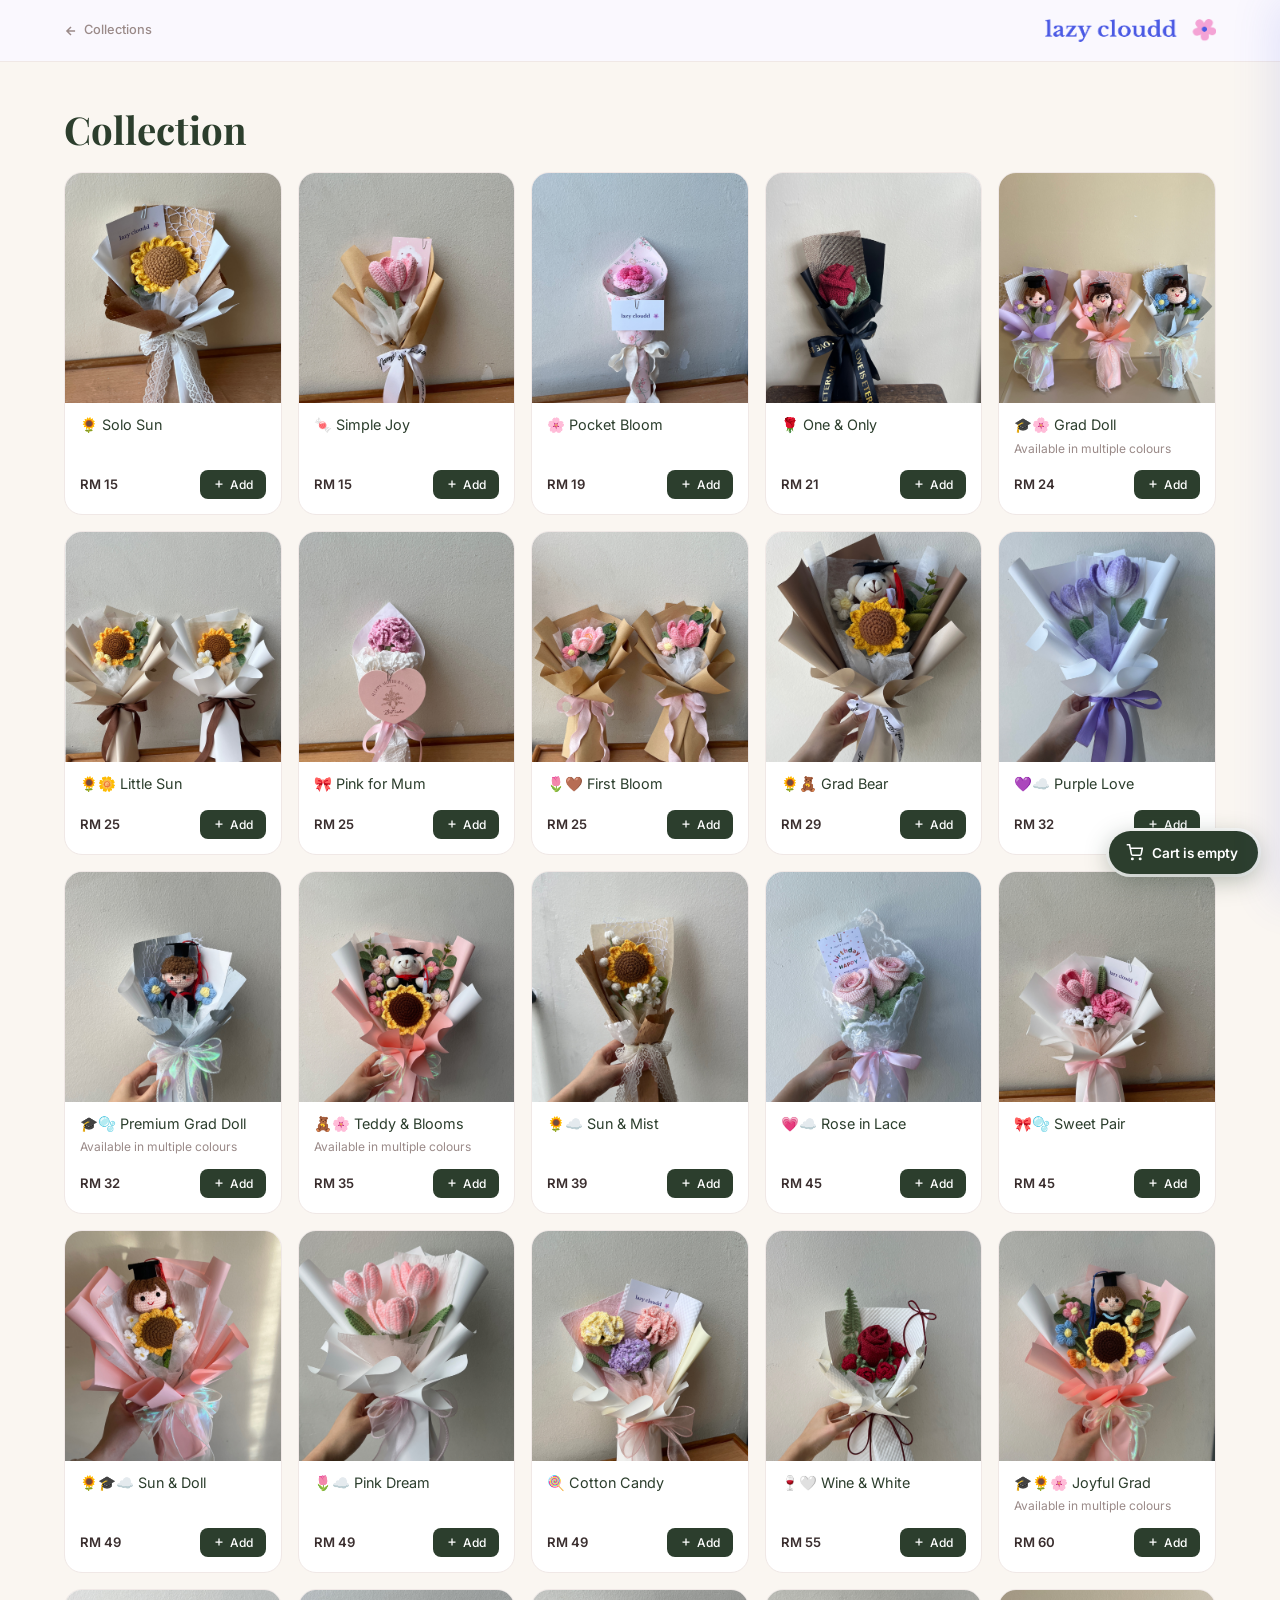
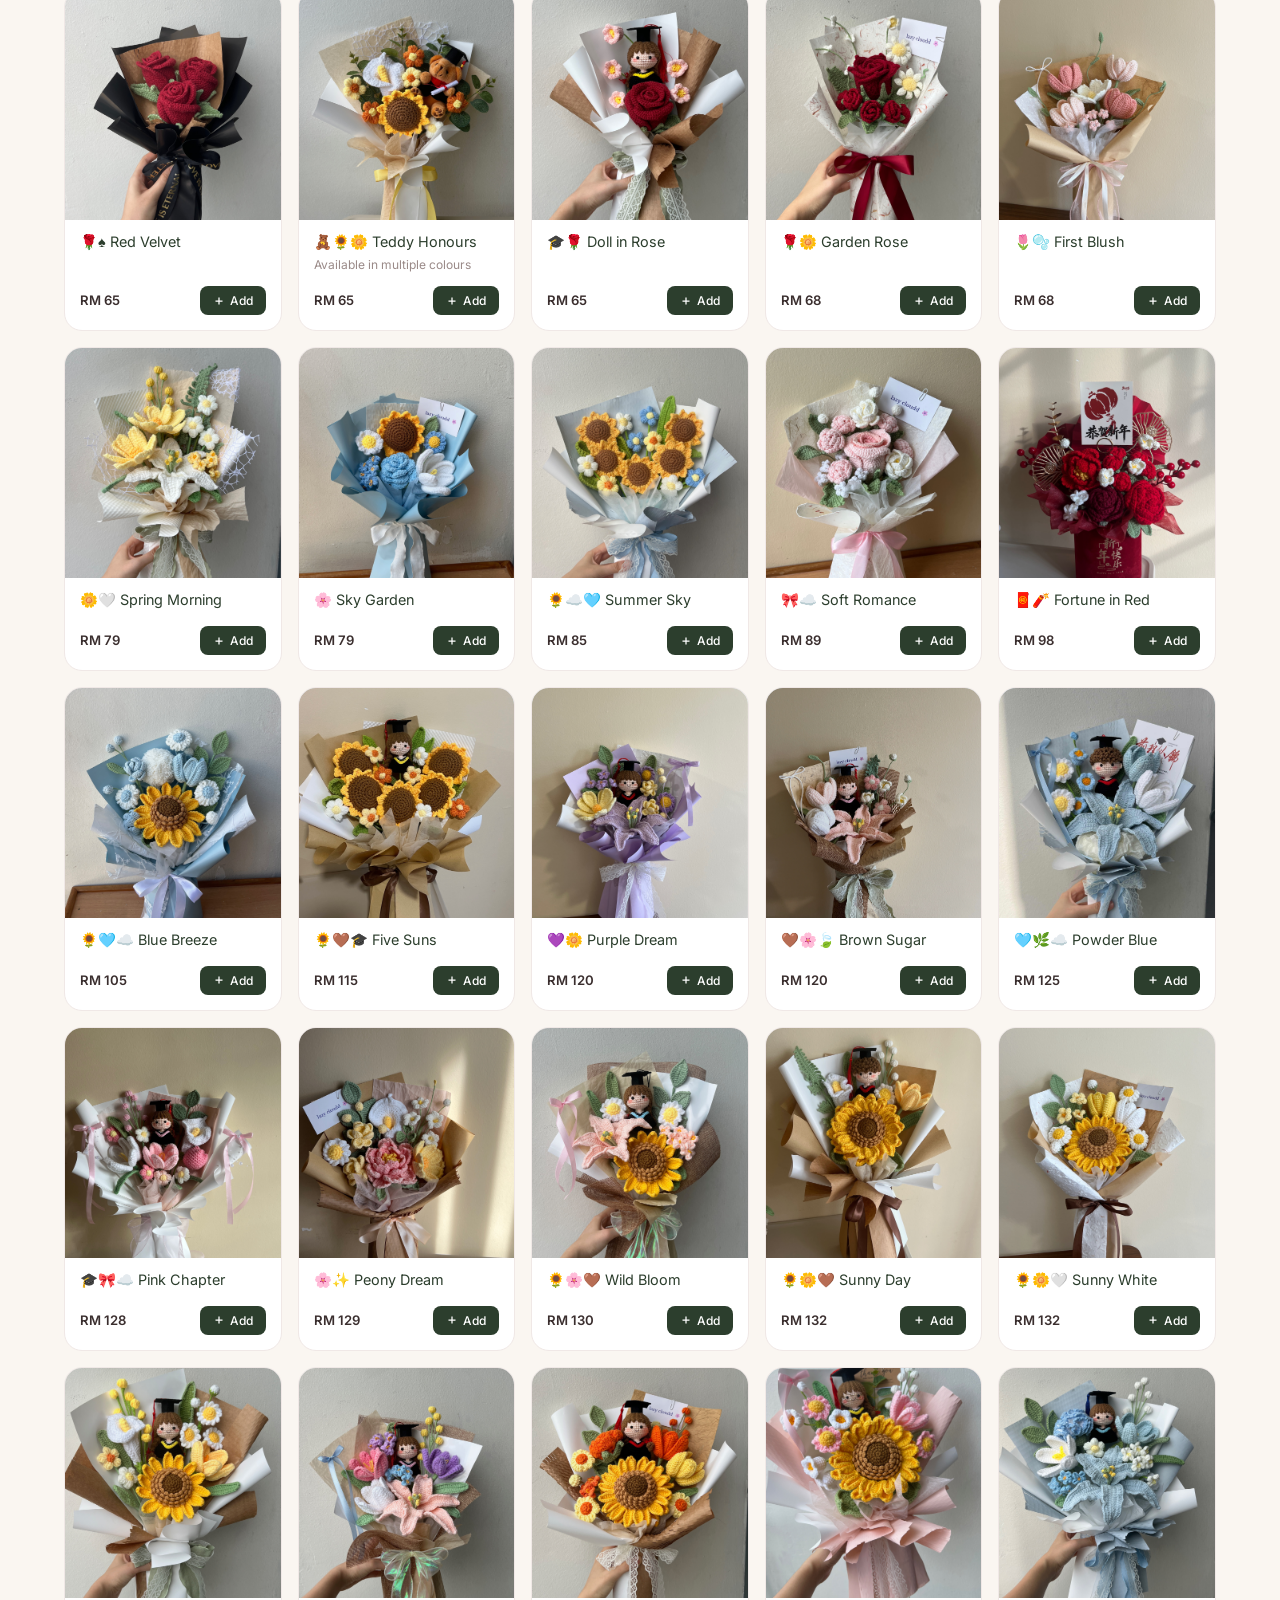
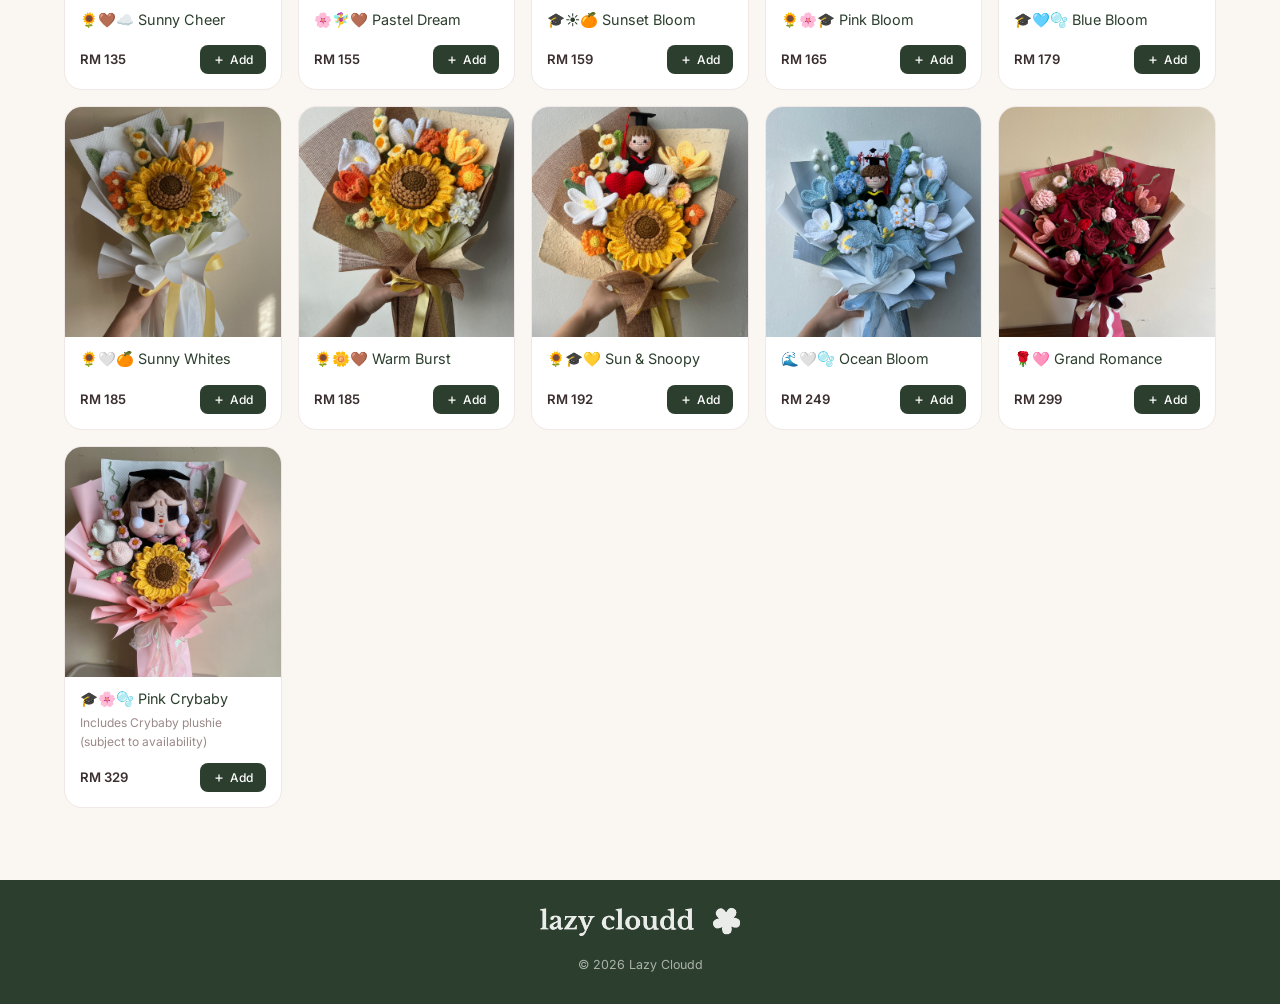
==== collection.html @ d77dd97b "Initial commit" ====
<!DOCTYPE html>
<html lang="en">

<head>
  <meta charset="UTF-8" />
  <meta name="viewport" content="width=device-width, initial-scale=1.0" />
  <title>Lazy Cloudd</title>
  <link
    href="https://fonts.googleapis.com/css2?family=Playfair+Display:ital,wght@0,400;0,600;1,400&family=Inter:wght@300;400;500;600&display=swap"
    rel="stylesheet" />
  <link rel="stylesheet" href="assets/styles.css" />
  <style>
    /* ── Page Header ────────────────────────────────────────────────────── */
    .page-header {
      padding: clamp(24px, 4vw, 44px) clamp(16px, 5vw, 80px) 20px;
    }

    .page-header-label {
      font-size: 0.7rem;
      font-weight: 600;
      letter-spacing: 0.16em;
      text-transform: uppercase;
      color: var(--pink-deep);
      margin-bottom: 6px;
    }

    .page-header-title {
      font-family: 'Playfair Display', serif;
      font-size: clamp(1.6rem, 4vw, 2.4rem);
      color: var(--purple);
      line-height: 1.2;
    }

    /* ── Product Grid ───────────────────────────────────────────────────── */
    .product-grid {
      padding: 0 clamp(16px, 5vw, 80px) clamp(40px, 7vw, 72px);
      display: grid;
      grid-template-columns: repeat(auto-fill, minmax(200px, 1fr));
      gap: 16px;
    }

    .product-card {
      background: var(--white);
      border: 1.5px solid var(--purple-light);
      border-radius: 18px;
      overflow: hidden;
      transition: transform 0.22s, box-shadow 0.22s;
      display: flex;
      flex-direction: column;
    }

    .product-card:hover {
      transform: translateY(-4px);
      box-shadow: 0 12px 32px rgba(70, 90, 220, 0.12);
    }

    .card-img {
      width: 100%;
      height: 230px;
      display: flex;
      align-items: center;
      justify-content: center;
      font-size: 3.4rem;
      position: relative;
      overflow: hidden;
    }

    .card-img img {
      width: 100%;
      height: 100%;
      object-fit: cover;
      display: block;
      transition: transform 0.3s;
    }

    .product-card:hover .card-img img {
      transform: scale(1.05);
    }

    .card-img-emoji {
      transition: transform 0.3s;
    }

    .product-card:hover .card-img-emoji {
      transform: scale(1.1);
    }

    .card-body {
      padding: 13px 15px 15px;
      display: flex;
      flex-direction: column;
      flex: 1;
    }

    .card-name {
      font-size: 0.9rem;
      color: var(--purple);
      margin-bottom: 4px;
      line-height: 1.3;
    }

    .card-desc {
      font-size: 0.75rem;
      color: var(--muted);
      line-height: 1.6;
      margin-bottom: 12px;
      flex: 1;
    }

    .card-footer {
      display: flex;
      align-items: center;
      justify-content: space-between;
      gap: 8px;
    }

    .card-price {
      font-size: 0.82rem;
      font-weight: 600;
      color: var(--text);
    }

    .card-price span {
      font-weight: 400;
      color: var(--muted);
      font-size: 0.7rem;
    }

    .add-btn {
      display: flex;
      align-items: center;
      gap: 5px;
      background: var(--purple);
      color: var(--white);
      border: none;
      border-radius: 8px;
      padding: 7px 13px;
      font-family: 'Inter', sans-serif;
      font-size: 0.75rem;
      font-weight: 500;
      cursor: pointer;
      transition: background 0.2s, transform 0.1s;
      white-space: nowrap;
    }

    .add-btn:hover {
      background: var(--purple-mid);
    }

    .add-btn:active {
      transform: scale(0.96);
    }

    .grid-empty {
      text-align: center;
      color: var(--muted);
      font-size: 0.88rem;
      padding: 60px 20px;
      line-height: 1.8;
    }

    @media (max-width: 600px) {
      .product-grid {
        grid-template-columns: repeat(auto-fill, minmax(155px, 1fr));
        gap: 12px;
      }

      .card-img {
        font-size: 3rem;
      }
    }
  </style>
</head>

<body>

  <nav id="site-nav"></nav>

  <div class="page-header">
    <h1 class="page-header-title" id="pageTitle">—</h1>
  </div>

  <div class="product-grid" id="productGrid"></div>

  <footer id="site-footer"></footer>

  <script src="products.js"></script>
  <script src="assets/components.js"></script>
  <script>
    LC.renderNav('collection');
    LC.renderFooter();
    LC.initCart({ emptyMsg: 'No items yet — browse our collections!' });

    const catId = new URLSearchParams(window.location.search).get('cat') || '';
    const catTab = TABS.find(t => t.id === catId);

    if (catTab) {
      document.title = `${catTab.label} — Lazy Cloudd`;
      document.getElementById('pageTitle').textContent = catTab.label;
    } else {
      document.getElementById('pageTitle').textContent = 'Collection';
    }

    function renderGrid() {
      const grid = document.getElementById('productGrid');
      const inCat = p => Array.isArray(p.collection) ? p.collection.includes(catId) : p.collection === catId;
      const items = (catId ? PRODUCTS.filter(inCat) : PRODUCTS).sort((a, b) => a.price - b.price);
      if (items.length === 0) {
        grid.innerHTML = '<p class="grid-empty">🌸<br />No products in this collection yet.</p>';
        return;
      }
      items.forEach(p => {
        const card = document.createElement('div'); card.className = 'product-card';
        const bg = BG[Array.isArray(p.collection) ? p.collection[0] : p.collection] || '#ede8ff';
        card.innerHTML = `
          <div class="card-img" style="background:${bg}">
            ${p.img ? (Array.isArray(p.img) && p.img.length > 1
              ? `<div class="img-track">${p.img.map(s => `<div class="img-slide"><img src="${IMG_BASE}${s}" alt="${p.name}" /></div>`).join('')}</div>`
              : `<img src="${IMG_BASE}${Array.isArray(p.img) ? p.img[0] : p.img}" alt="${p.name}" />`) : `<span class="card-img-emoji">${p.emoji}</span>`}
            ${p.badge ? `<span class="card-badge ${BADGE_CLASS[p.badge]}">${BADGE_LABEL[p.badge]}</span>` : ''}
          </div>
          <div class="card-body">
            <p class="card-name">${p.name}</p>
            <p class="card-desc">${p.desc}</p>
            <div class="card-footer">
              <div class="card-price">RM ${p.price}</div>
              <button class="add-btn" data-id="${p.id}">
                <svg width="12" height="12" viewBox="0 0 24 24" fill="none" stroke="currentColor" stroke-width="2.5"><path d="M12 5v14M5 12h14"/></svg>
                Add
              </button>
            </div>
          </div>`;
        card.style.cursor = 'pointer';
        card.addEventListener('click', () => location.href = `item.html?id=${p.id}`);
        grid.appendChild(card);
      });
      grid.querySelectorAll('.add-btn').forEach(btn =>
        btn.addEventListener('click', e => { e.stopPropagation(); LC.addToCart(+btn.dataset.id); })
      );
    }

    renderGrid();
    LC.initCarousels();
  </script>
</body>

</html>
---- assets/styles.css ----
/* ── Card Carousel ──────────────────────────────────────────────────────── */
.img-track { display: flex; width: 100%; height: 100%; transition: transform 0.45s cubic-bezier(0.4,0,0.2,1); }
.img-slide { min-width: 100%; height: 100%; flex-shrink: 0; }
.img-slide img { width: 100%; height: 100%; object-fit: cover; display: block; }

/* ── Reset & Variables ─────────────────────────────────────────────────── */
*, *::before, *::after { box-sizing: border-box; margin: 0; padding: 0; }

:root {
  --cream: #FAF6F1; --blush: #FDF9F7; --purple: #2C3E2D; --purple-mid: #8FAF8C;
  --purple-light: #f0e8e6; --pink: #E8C5C0; --pink-deep: #C9908A;
  --text: #3A2E2E; --muted: #9A8A88; --white: #FFFFFF;
}

html { scroll-behavior: smooth; }
body {
  font-family: 'Inter', sans-serif; background: var(--cream); color: var(--text); line-height: 1.6;
  display: flex; flex-direction: column; min-height: 100vh; min-height: 100dvh;
}

/* ── Nav ───────────────────────────────────────────────────────────────── */
nav {
  position: sticky; top: 0; z-index: 100;
  background: rgba(250, 248, 255, 0.93); backdrop-filter: blur(12px);
  border-bottom: 1.5px solid var(--purple-light);
  padding: 0 clamp(16px, 5vw, 80px);
  display: flex; align-items: center; justify-content: space-between;
  height: 62px; gap: 12px;
}
nav > a { display: flex; align-items: center; }
.nav-logo { height: 24px; width: auto; object-fit: contain; }
.nav-back {
  display: flex; align-items: center; gap: 6px;
  font-size: 0.8rem; font-weight: 500; color: var(--muted);
  text-decoration: none; transition: color 0.2s;
  cursor: pointer; background: none; border: none;
}
.nav-back:hover { color: var(--purple); }
.nav-links { display: flex; gap: 20px; list-style: none; }
.nav-links a {
  font-size: 0.8rem; font-weight: 500; letter-spacing: 0.06em;
  text-transform: uppercase; color: var(--muted); text-decoration: none; transition: color 0.2s;
}
.nav-links a:hover { color: var(--purple); }

/* ── Badges ────────────────────────────────────────────────────────────── */
.card-badge {
  position: absolute; top: 8px; left: 8px;
  font-size: 0.58rem; font-weight: 600; letter-spacing: 0.06em;
  text-transform: uppercase; padding: 3px 8px; border-radius: 20px;
}
.badge-custom  { background: var(--purple);    color: var(--white); }
.badge-popular { background: var(--pink-deep); color: var(--white); }
.badge-seasonal{ background: var(--pink);      color: var(--white); }

/* ── Cart FAB ──────────────────────────────────────────────────────────── */
.cart-fab { position: fixed; bottom: 26px; right: 22px; z-index: 200; }
.cart-btn {
  display: flex; align-items: center; gap: 9px;
  background: var(--purple); color: var(--white); border: none;
  border-radius: 50px; padding: 13px 20px 13px 17px;
  font-family: 'Inter', sans-serif; font-size: 0.85rem; font-weight: 600;
  cursor: pointer; box-shadow: 0 6px 24px rgba(44,62,45,0.35), 0 0 0 3px white;
  transition: transform 0.2s, box-shadow 0.2s;
}
.cart-btn:hover { transform: translateY(-2px); box-shadow: 0 10px 32px rgba(44,62,45,0.45), 0 0 0 3px white; }
.cart-badge {
  background: var(--pink-deep); color: var(--white);
  font-size: 0.68rem; font-weight: 700; width: 21px; height: 21px;
  border-radius: 50%; display: flex; align-items: center; justify-content: center; flex-shrink: 0;
}

/* ── Drawer ────────────────────────────────────────────────────────────── */
.drawer-overlay {
  position: fixed; inset: 0; background: rgba(46,42,69,0.4);
  z-index: 300; opacity: 0; pointer-events: none;
  transition: opacity 0.3s; backdrop-filter: blur(3px);
}
.drawer-overlay.open { opacity: 1; pointer-events: all; }
.drawer {
  position: fixed; top: 0; right: 0; bottom: 0;
  width: min(400px, 92vw); background: var(--blush);
  z-index: 400; transform: translateX(100%);
  transition: transform 0.3s cubic-bezier(0.4,0,0.2,1);
  display: flex; flex-direction: column;
  box-shadow: -8px 0 40px rgba(70,90,220,0.12);
}
.drawer.open { transform: translateX(0); }
.drawer-head {
  padding: 18px 20px; border-bottom: 1.5px solid var(--purple-light);
  display: flex; align-items: center; justify-content: space-between;
}
.drawer-title { font-family: 'Playfair Display', serif; font-size: 1.2rem; color: var(--purple); }
.drawer-close {
  background: none; border: none; cursor: pointer; color: var(--muted);
  width: 30px; height: 30px; display: flex; align-items: center; justify-content: center;
  border-radius: 50%; transition: background 0.2s;
}
.drawer-close:hover { background: var(--purple-light); color: var(--purple); }
.drawer-body {
  flex: 1; overflow-y: auto; padding: 18px 20px;
  display: flex; flex-direction: column; gap: 12px;
}
.drawer-empty {
  flex: 1; display: flex; flex-direction: column;
  align-items: center; justify-content: center;
  gap: 10px; color: var(--muted); font-size: 0.85rem; text-align: center;
}
.drawer-empty-icon { font-size: 2.8rem; opacity: 0.4; }

/* ── Cart Items ────────────────────────────────────────────────────────── */
.cart-item {
  background: var(--white); border: 1.5px solid var(--purple-light);
  border-radius: 12px; padding: 13px 14px;
  display: flex; gap: 12px; align-items: flex-start;
}
.cart-item-emoji { font-size: 1.9rem; flex-shrink: 0; line-height: 1; margin-top: 2px; }
.cart-item-thumb { width: 52px; height: 62px; object-fit: cover; border-radius: 8px; flex-shrink: 0; }
.cart-item-info { flex: 1; }
.cart-item-name { font-family: 'Playfair Display', serif; font-size: 0.93rem; color: var(--purple); margin-bottom: 2px; }
.cart-item-price { font-size: 0.73rem; color: var(--muted); }
.cart-item-note { font-size: 0.68rem; color: var(--pink-deep); margin-top: 3px; }
.cart-item-qty { display: flex; align-items: center; gap: 8px; margin-top: 9px; }
.cart-item-note-input {
  width: 100%; margin-top: 8px; padding: 6px 8px;
  font-family: 'Inter', sans-serif; font-size: 0.7rem; color: var(--text);
  border: 1px solid var(--purple-light); border-radius: 8px;
  background: var(--blush); resize: none; outline: none; line-height: 1.5;
}
.cart-item-note-input:focus { border-color: var(--purple); }
.qty-btn {
  width: 25px; height: 25px; border-radius: 50%;
  border: 1.5px solid var(--purple-light); background: transparent;
  color: var(--purple); font-size: 1rem; cursor: pointer;
  display: flex; align-items: center; justify-content: center; transition: background 0.15s;
}
.qty-btn:hover { background: var(--purple-light); }
.qty-val { font-size: 0.85rem; font-weight: 600; min-width: 18px; text-align: center; color: var(--text); }
.cart-item-remove {
  background: none; border: none; cursor: pointer;
  color: var(--muted); font-size: 0.9rem; padding: 4px; flex-shrink: 0; transition: color 0.15s;
}
.cart-item-remove:hover { color: var(--pink-deep); }

/* ── Cart Note & Footer ────────────────────────────────────────────────── */
.cart-note-area { padding: 0 20px 10px; }
.cart-note-label {
  font-size: 0.7rem; font-weight: 600; color: var(--muted);
  letter-spacing: 0.06em; text-transform: uppercase; margin-bottom: 5px;
}
.cart-note-input {
  width: 100%; border: 1.5px solid var(--purple-light); border-radius: 10px;
  padding: 9px 11px; font-family: 'Inter', sans-serif; font-size: 0.8rem;
  color: var(--text); background: var(--white); resize: none; outline: none; transition: border-color 0.2s;
}
.cart-note-input:focus { border-color: var(--purple); }
.drawer-foot {
  padding: 14px 20px 22px; border-top: 1.5px solid var(--purple-light);
  display: flex; flex-direction: column; gap: 9px;
}
.cart-summary { display: flex; justify-content: space-between; align-items: center; font-size: 0.79rem; color: var(--muted); }
.cart-summary strong { font-size: 0.87rem; color: var(--purple); }
.cart-note-sm { font-size: 0.69rem; color: var(--muted); line-height: 1.5; text-align: center; }
.wa-checkout-btn {
  display: flex; align-items: center; justify-content: center; gap: 9px;
  background: #25D366; color: var(--white); border: none; border-radius: 12px; padding: 14px;
  font-family: 'Inter', sans-serif; font-size: 0.9rem; font-weight: 600;
  cursor: pointer; transition: opacity 0.2s, transform 0.15s;
}
.wa-checkout-btn:hover { opacity: 0.92; transform: scale(1.01); }

/* ── Footer ────────────────────────────────────────────────────────────── */
footer {
  background: var(--purple); color: rgba(255,255,255,0.6);
  text-align: center; padding: 28px clamp(16px,5vw,80px);
  font-size: 0.78rem; line-height: 1.8;
  margin-top: auto;
}
footer strong { color: rgba(255,255,255,0.95); }
footer img { height: 28px; width: auto; margin-bottom: 10px; filter: brightness(0) invert(1); opacity: 0.9; }

/* ── Toast ─────────────────────────────────────────────────────────────── */
.toast {
  position: fixed; bottom: 94px; left: 50%;
  transform: translateX(-50%) translateY(10px);
  background: var(--purple); color: var(--white);
  padding: 9px 18px; border-radius: 30px;
  font-size: 0.79rem; font-weight: 500;
  opacity: 0; pointer-events: none;
  transition: opacity 0.25s, transform 0.25s;
  white-space: nowrap; z-index: 500;
}
.toast.show { opacity: 1; transform: translateX(-50%) translateY(0); }

/* ── Mobile ────────────────────────────────────────────────────────────── */
@media (max-width: 600px) {
  .nav-links { display: none; }
  #cartFabText { display: none; }
  .cart-btn { padding: 13px 15px; }
}
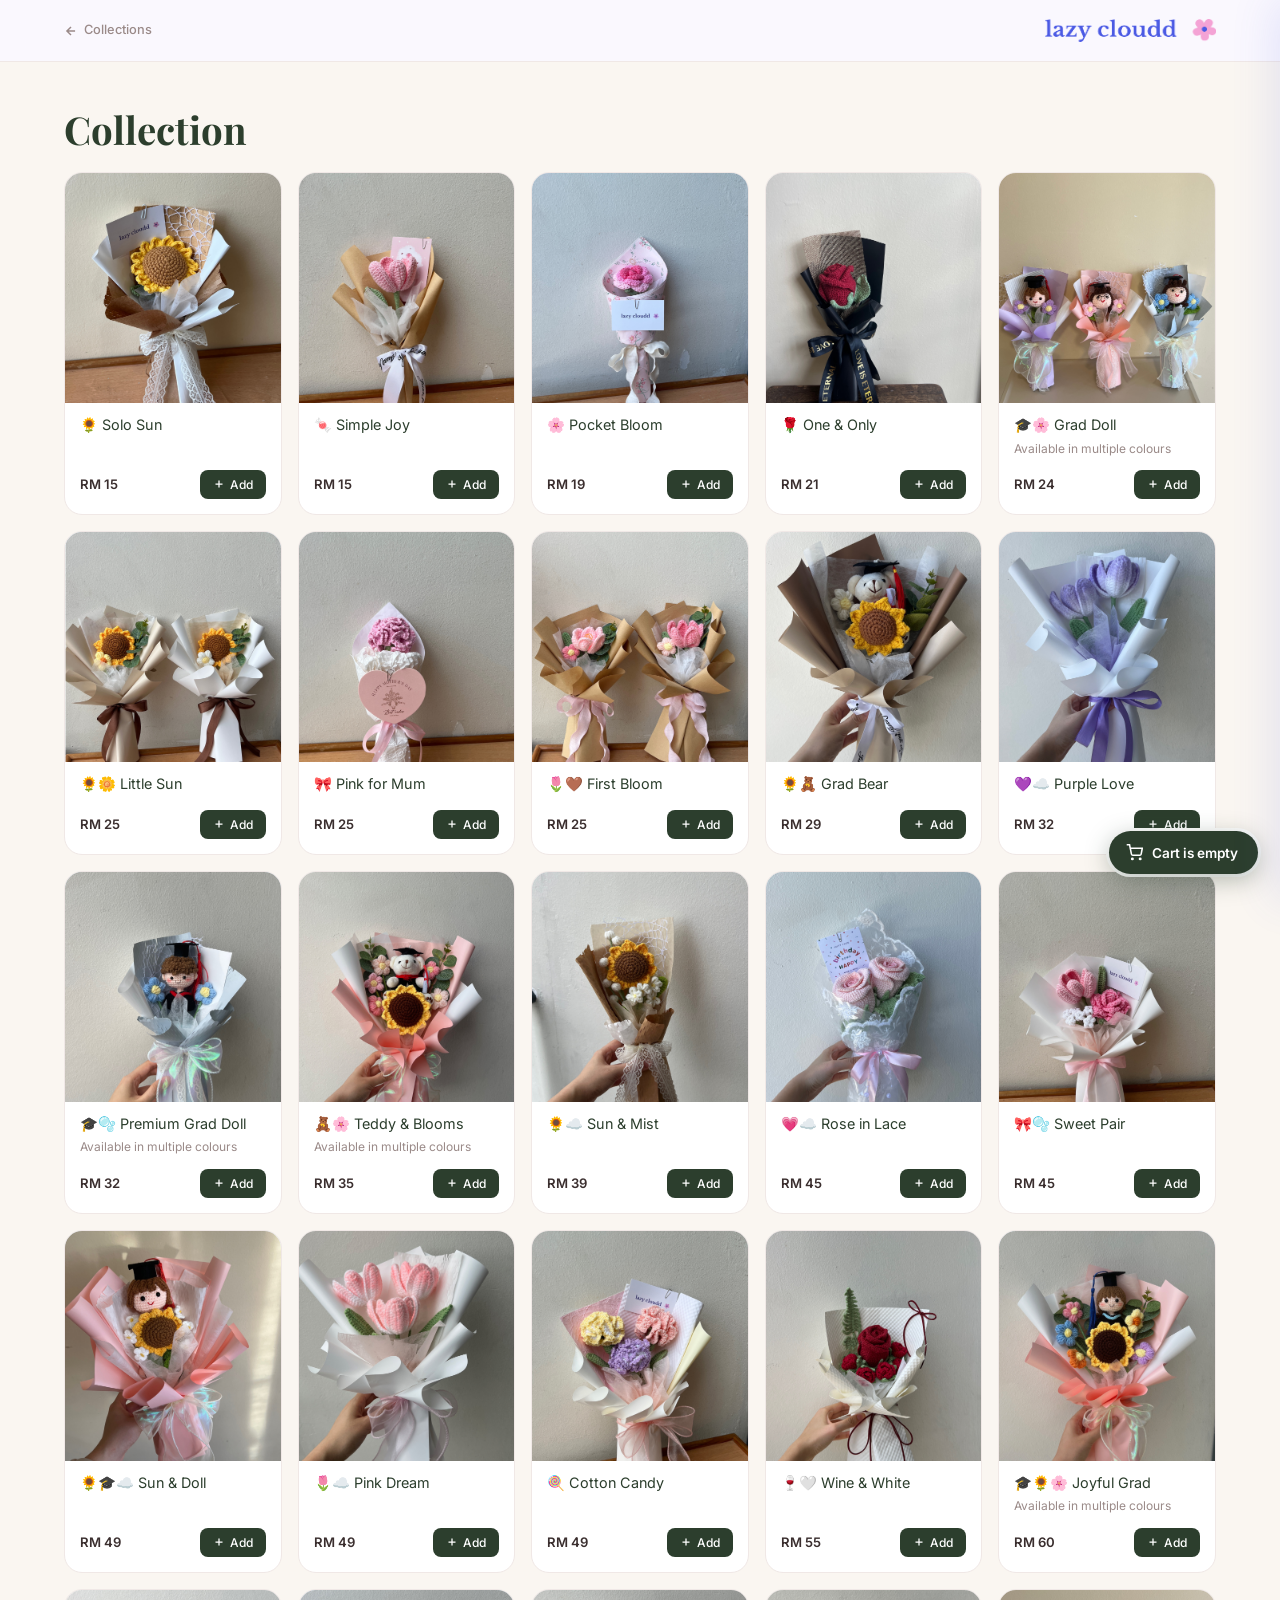
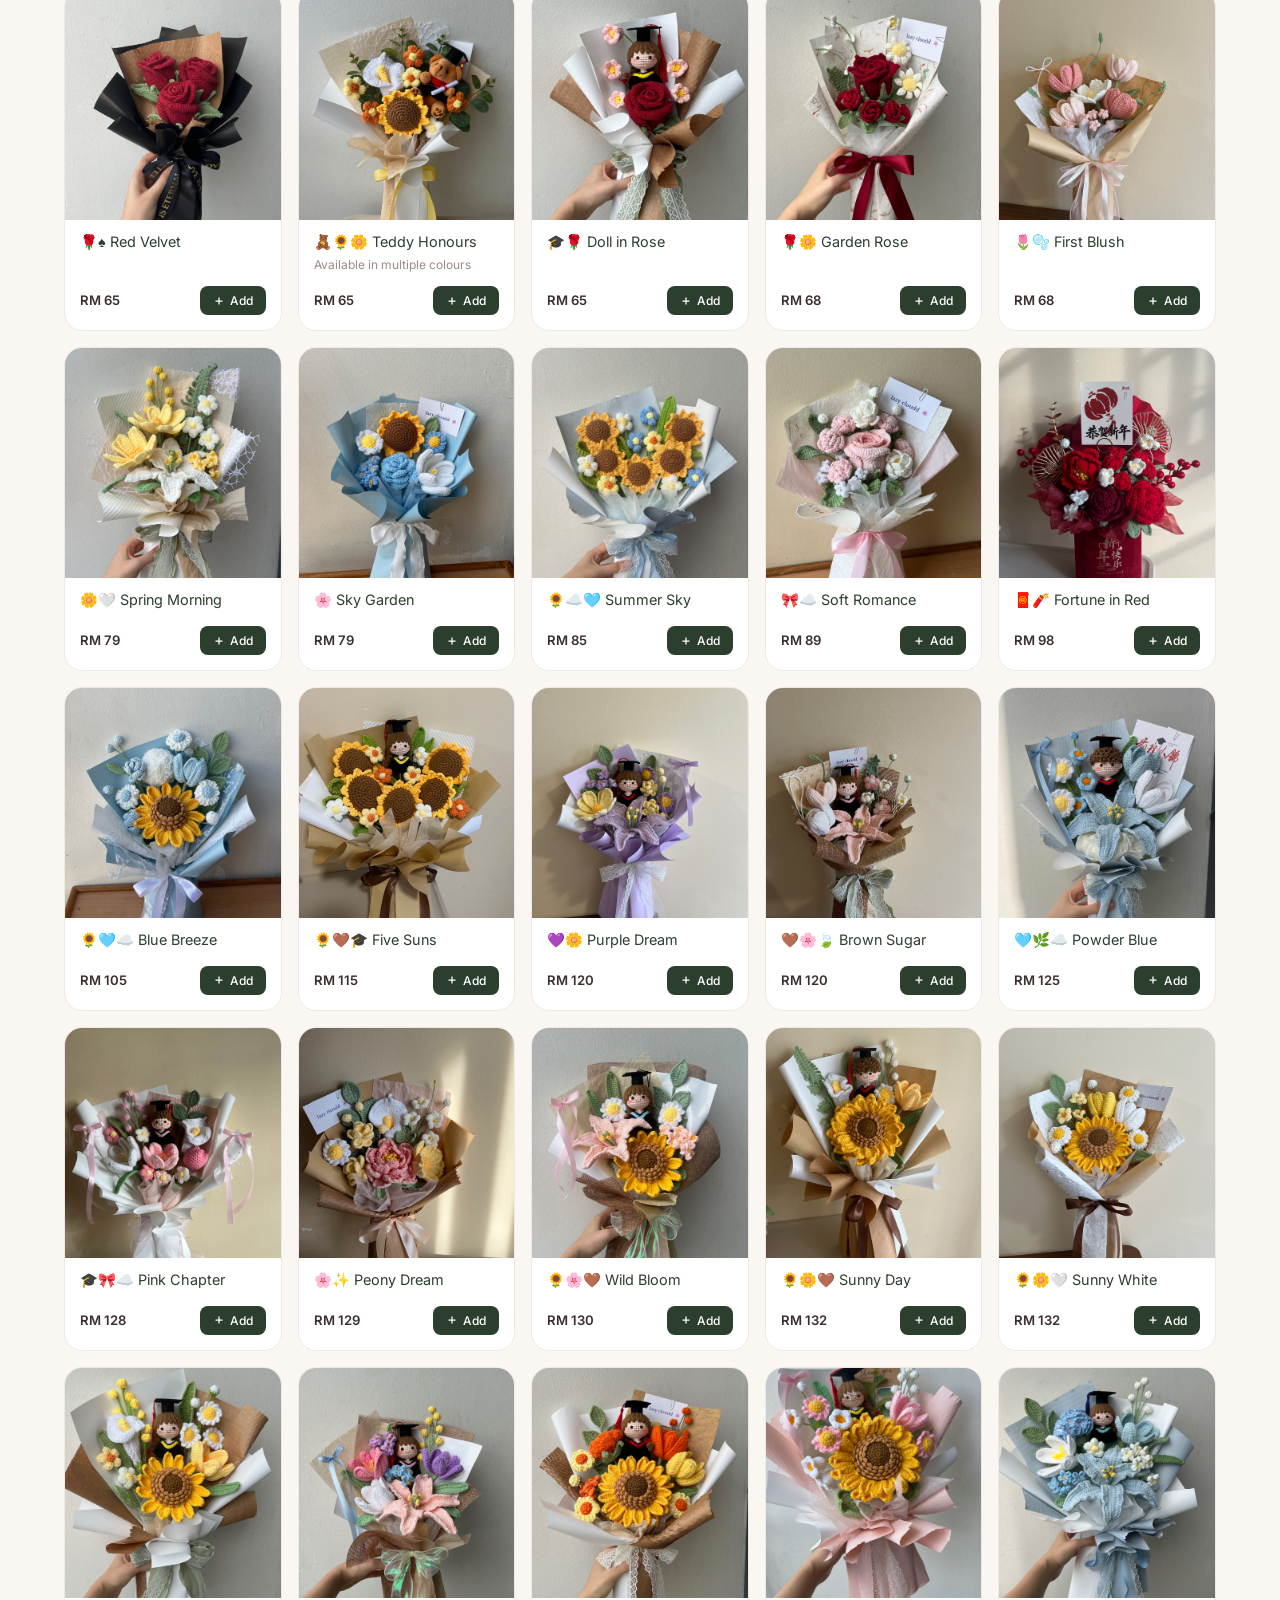
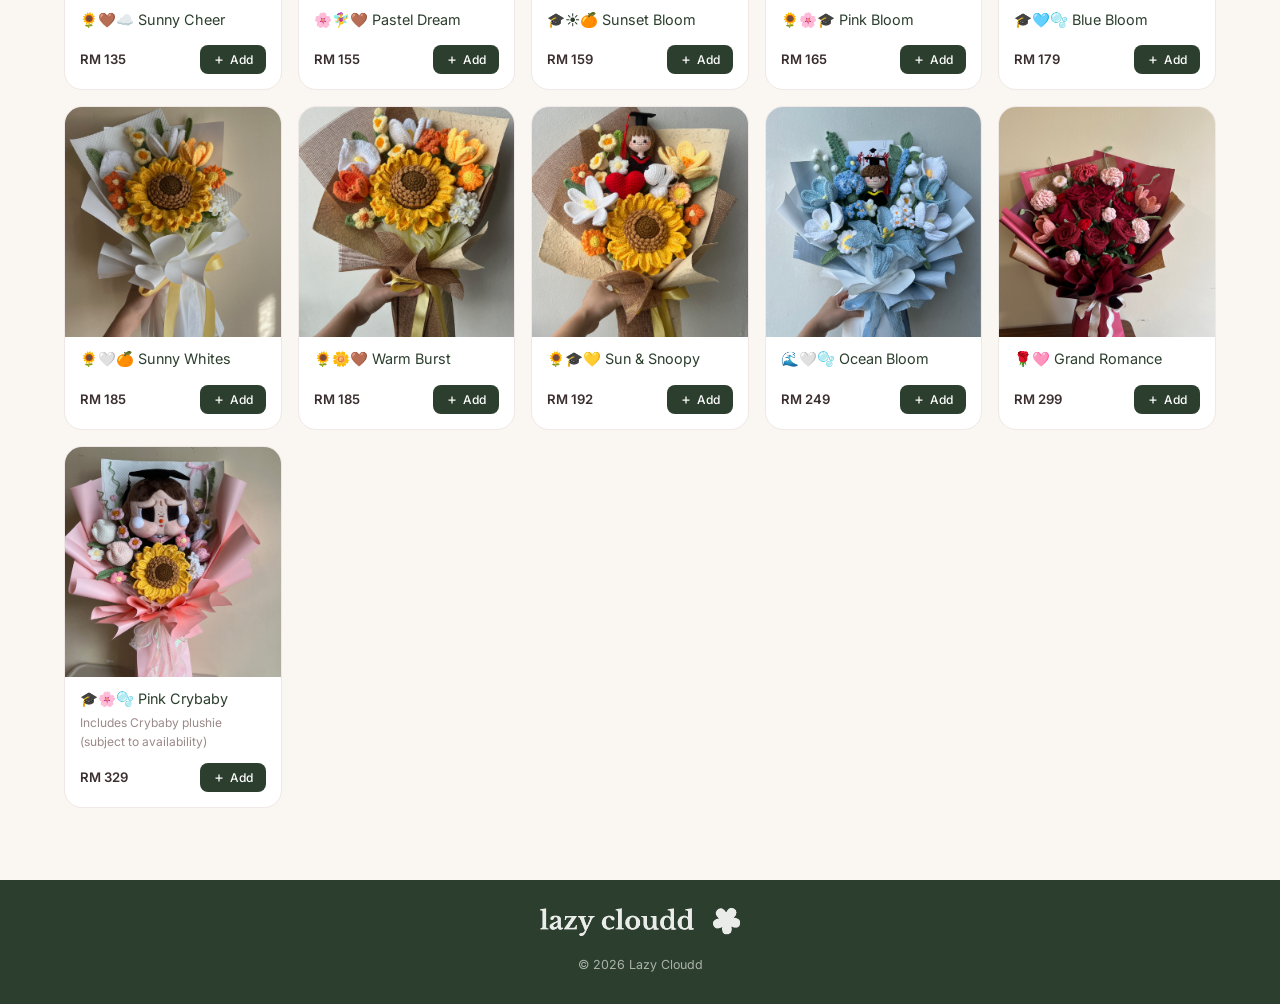
==== commit 38497681: "fix mobile view" ====
--- a/collection.html
+++ b/collection.html
@@ -189,7 +189,7 @@
   <script>
     LC.renderNav('collection');
     LC.renderFooter();
-    LC.initCart({ emptyMsg: 'No items yet — browse our collections!' });
+    LC.initCart({ emptyMsg: 'No items yet' });
 
     const catId = new URLSearchParams(window.location.search).get('cat') || '';
     const catTab = TABS.find(t => t.id === catId);
@@ -215,8 +215,8 @@
         card.innerHTML = `
           <div class="card-img" style="background:${bg}">
             ${p.img ? (Array.isArray(p.img) && p.img.length > 1
-              ? `<div class="img-track">${p.img.map(s => `<div class="img-slide"><img src="${IMG_BASE}${s}" alt="${p.name}" /></div>`).join('')}</div>`
-              : `<img src="${IMG_BASE}${Array.isArray(p.img) ? p.img[0] : p.img}" alt="${p.name}" />`) : `<span class="card-img-emoji">${p.emoji}</span>`}
+            ? `<div class="img-track">${p.img.map(s => `<div class="img-slide"><img src="${IMG_BASE}${s}" alt="${p.name}" /></div>`).join('')}</div>`
+            : `<img src="${IMG_BASE}${Array.isArray(p.img) ? p.img[0] : p.img}" alt="${p.name}" />`) : `<span class="card-img-emoji">${p.emoji}</span>`}
             ${p.badge ? `<span class="card-badge ${BADGE_CLASS[p.badge]}">${BADGE_LABEL[p.badge]}</span>` : ''}
           </div>
           <div class="card-body">
--- a/assets/styles.css
+++ b/assets/styles.css
@@ -1,6 +1,6 @@
 /* ── Card Carousel ──────────────────────────────────────────────────────── */
-.img-track { display: flex; width: 100%; height: 100%; transition: transform 0.45s cubic-bezier(0.4,0,0.2,1); }
-.img-slide { min-width: 100%; height: 100%; flex-shrink: 0; }
+.img-track { position: absolute; inset: 0; display: flex; transition: transform 0.45s cubic-bezier(0.4,0,0.2,1); }
+.img-slide { flex: 0 0 100%; height: 100%; overflow: hidden; }
 .img-slide img { width: 100%; height: 100%; object-fit: cover; display: block; }
 
 /* ── Reset & Variables ─────────────────────────────────────────────────── */
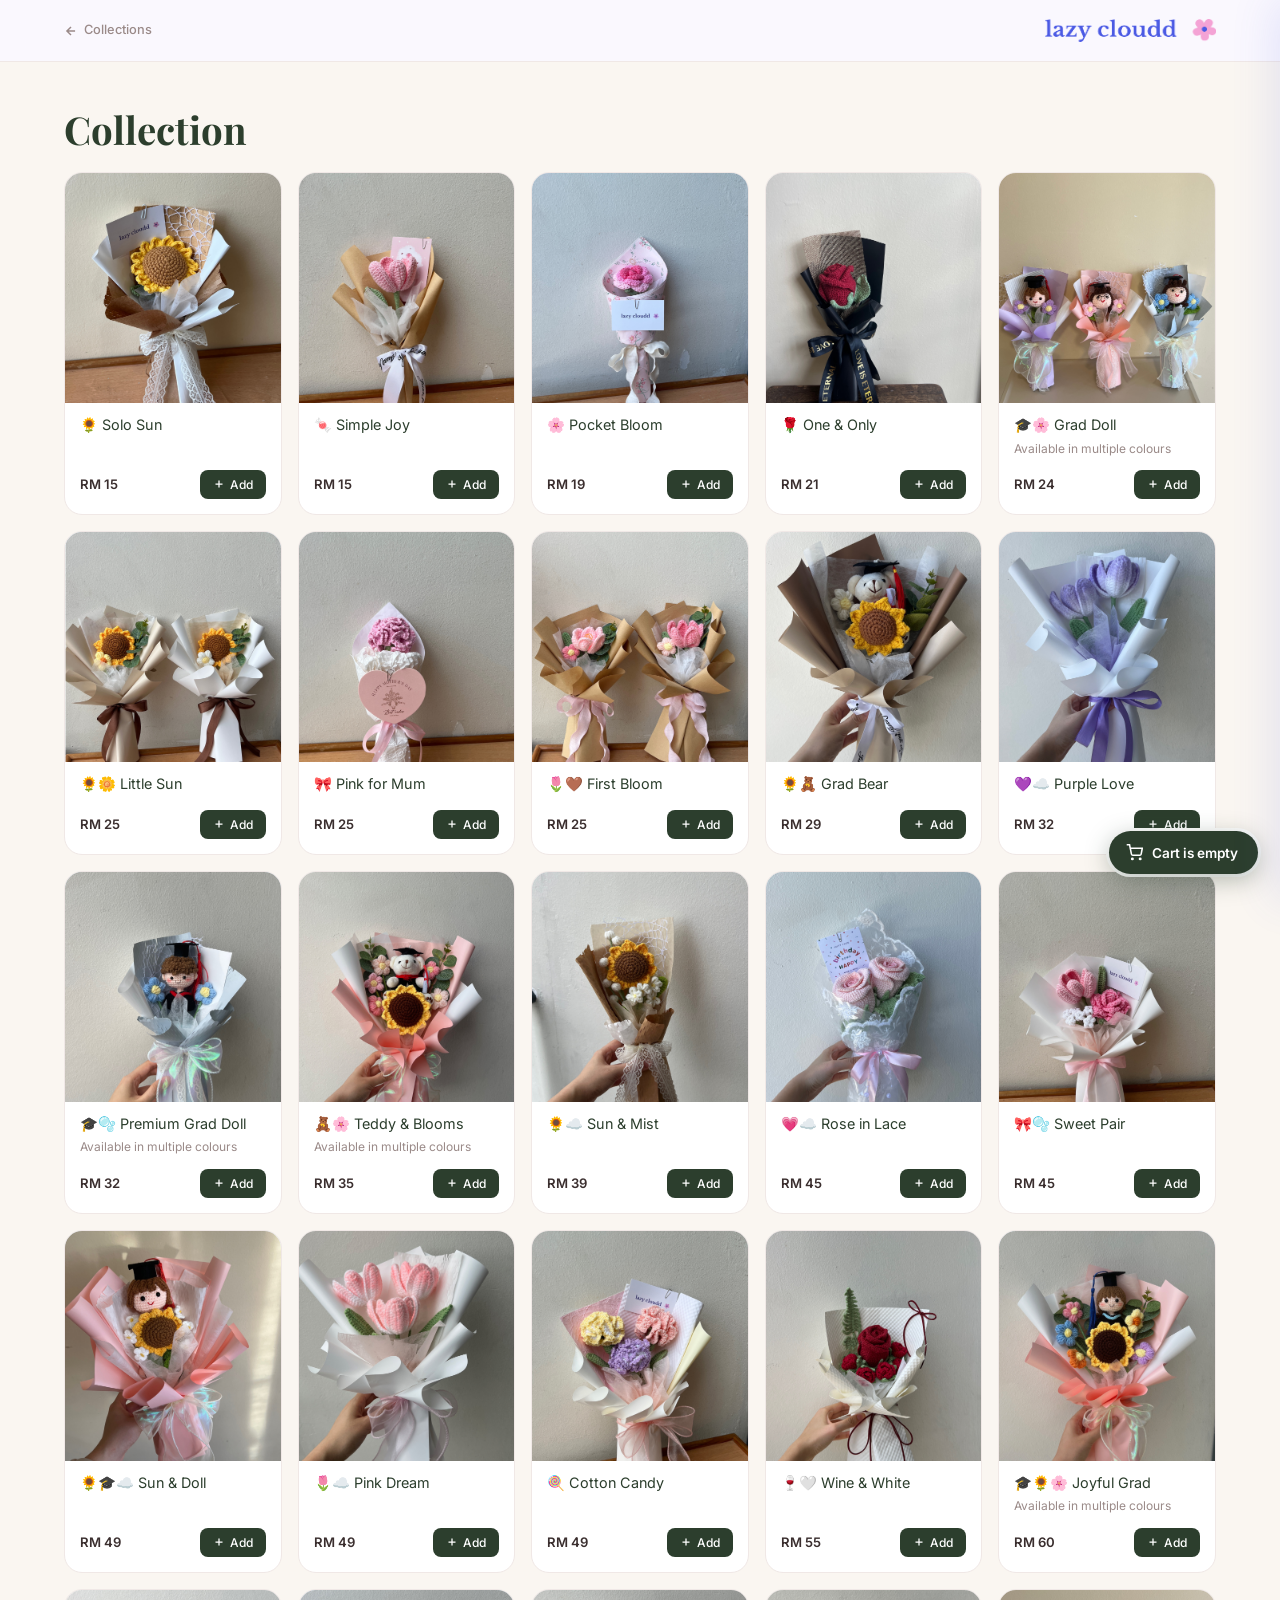
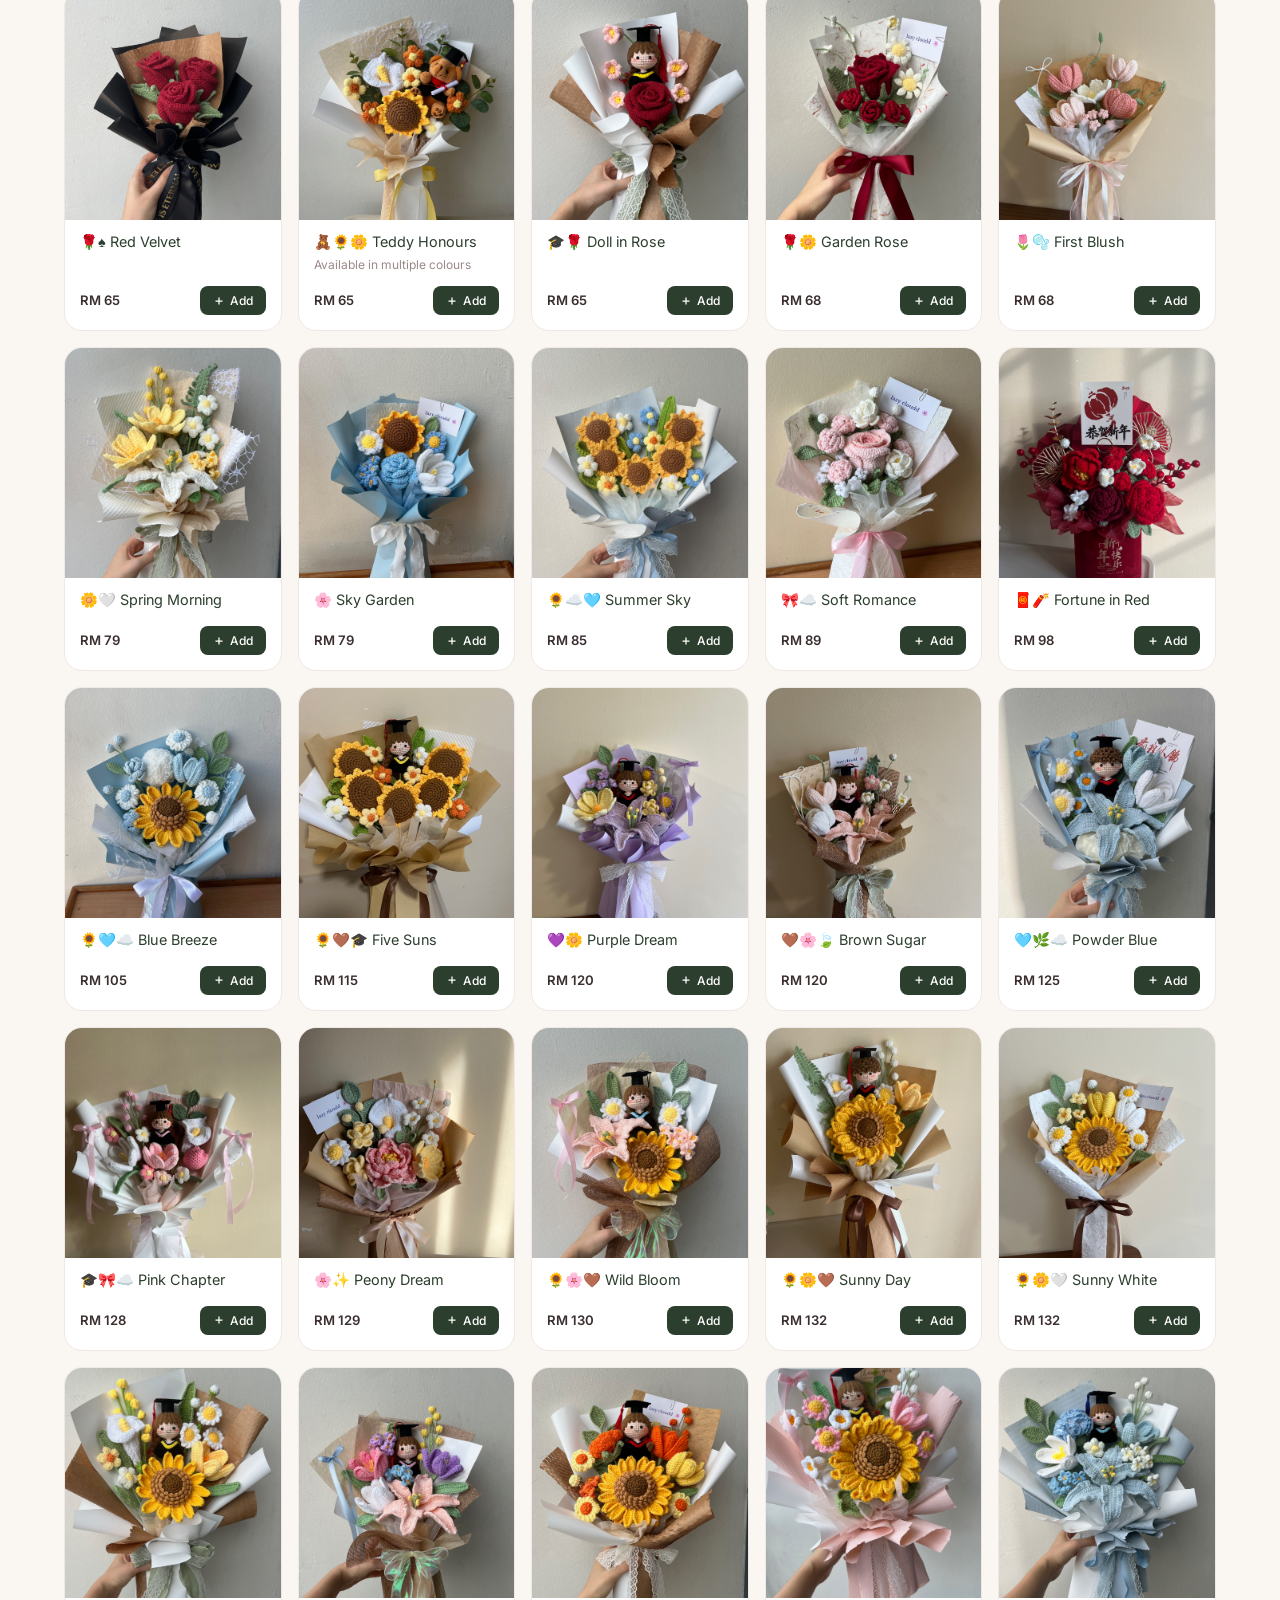
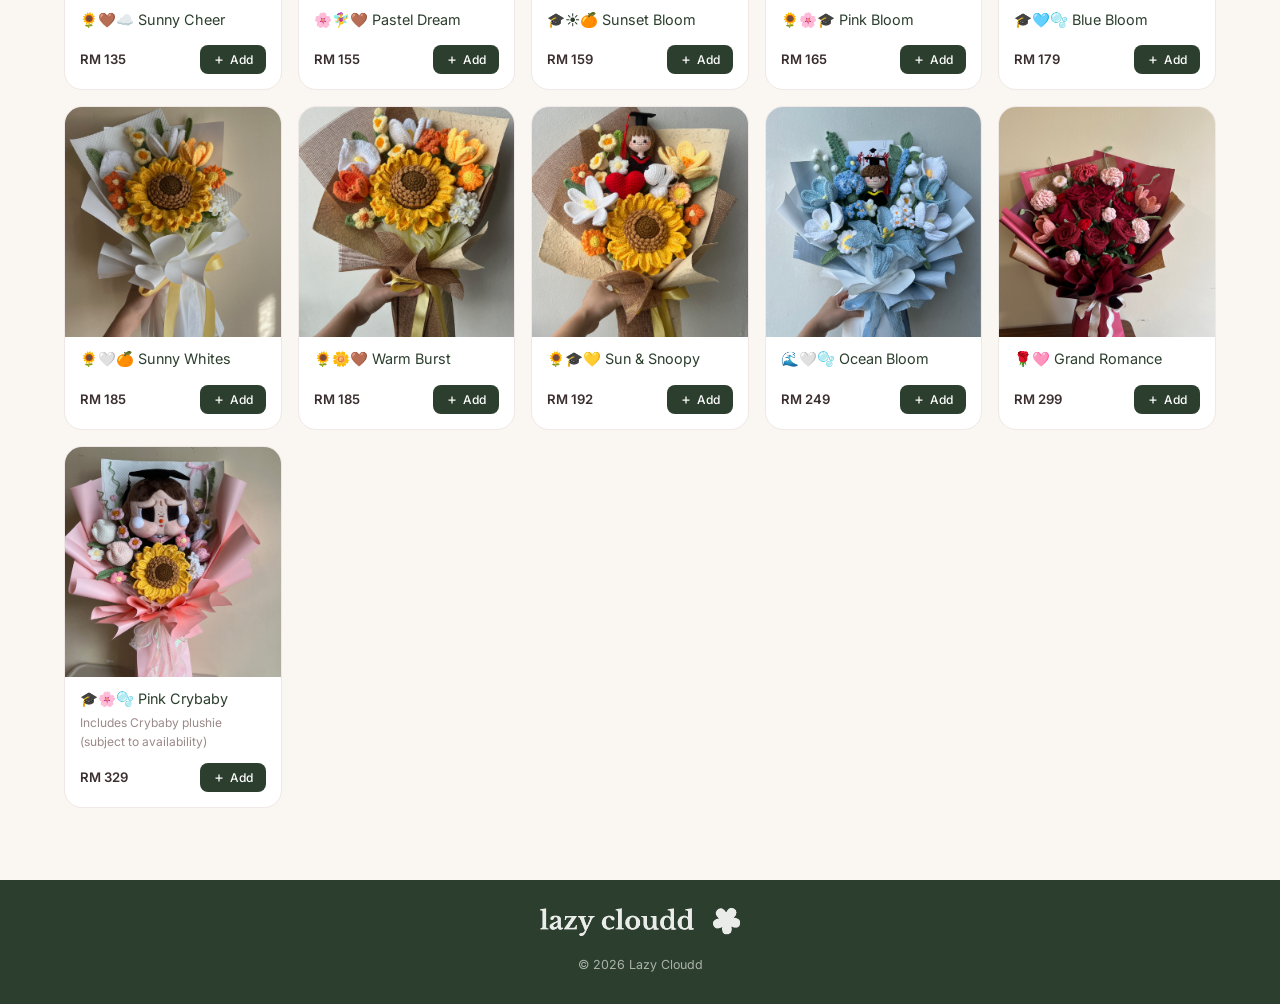
==== commit 11f3f8d6: "added favicon set" ====
--- a/collection.html
+++ b/collection.html
@@ -8,6 +8,7 @@
   <link
     href="https://fonts.googleapis.com/css2?family=Playfair+Display:ital,wght@0,400;0,600;1,400&family=Inter:wght@300;400;500;600&display=swap"
     rel="stylesheet" />
+  <link rel="icon" href="flower.png" type="image/png" />
   <link rel="stylesheet" href="assets/styles.css" />
   <style>
     /* ── Page Header ────────────────────────────────────────────────────── */
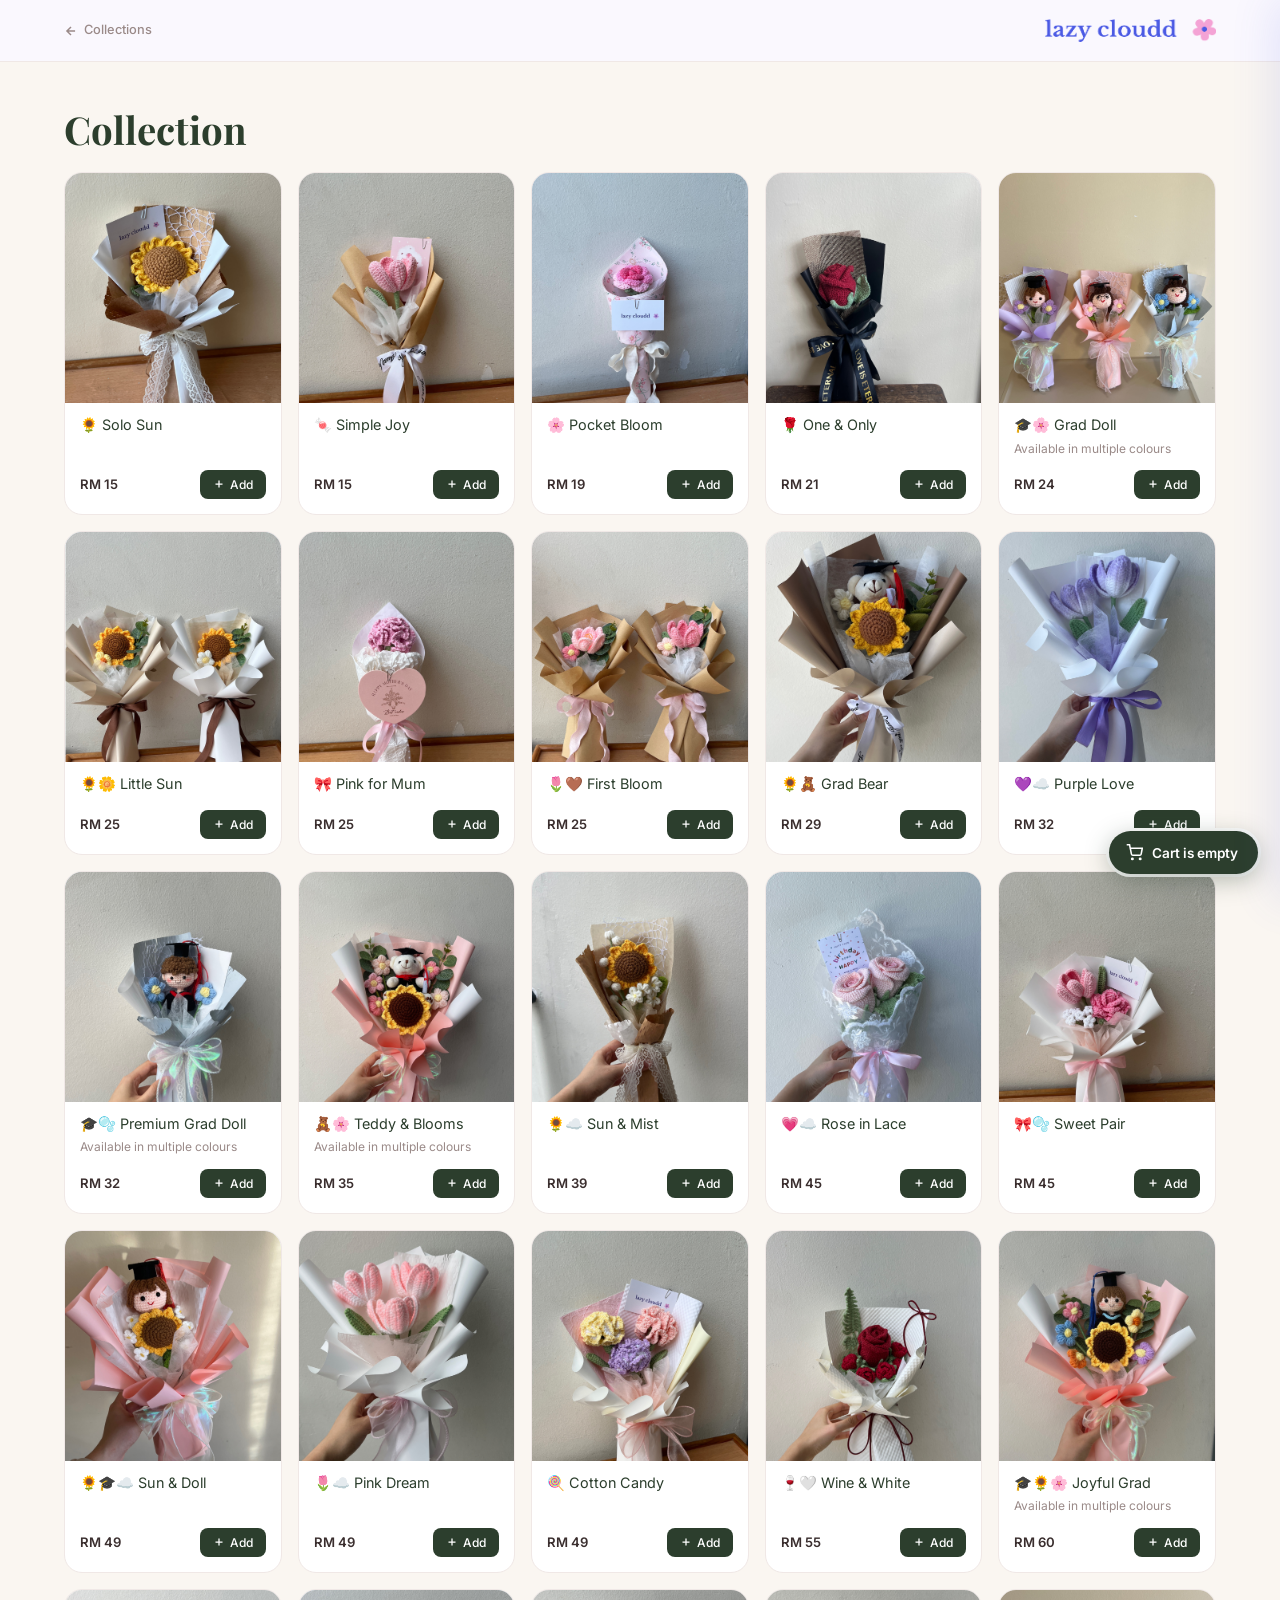
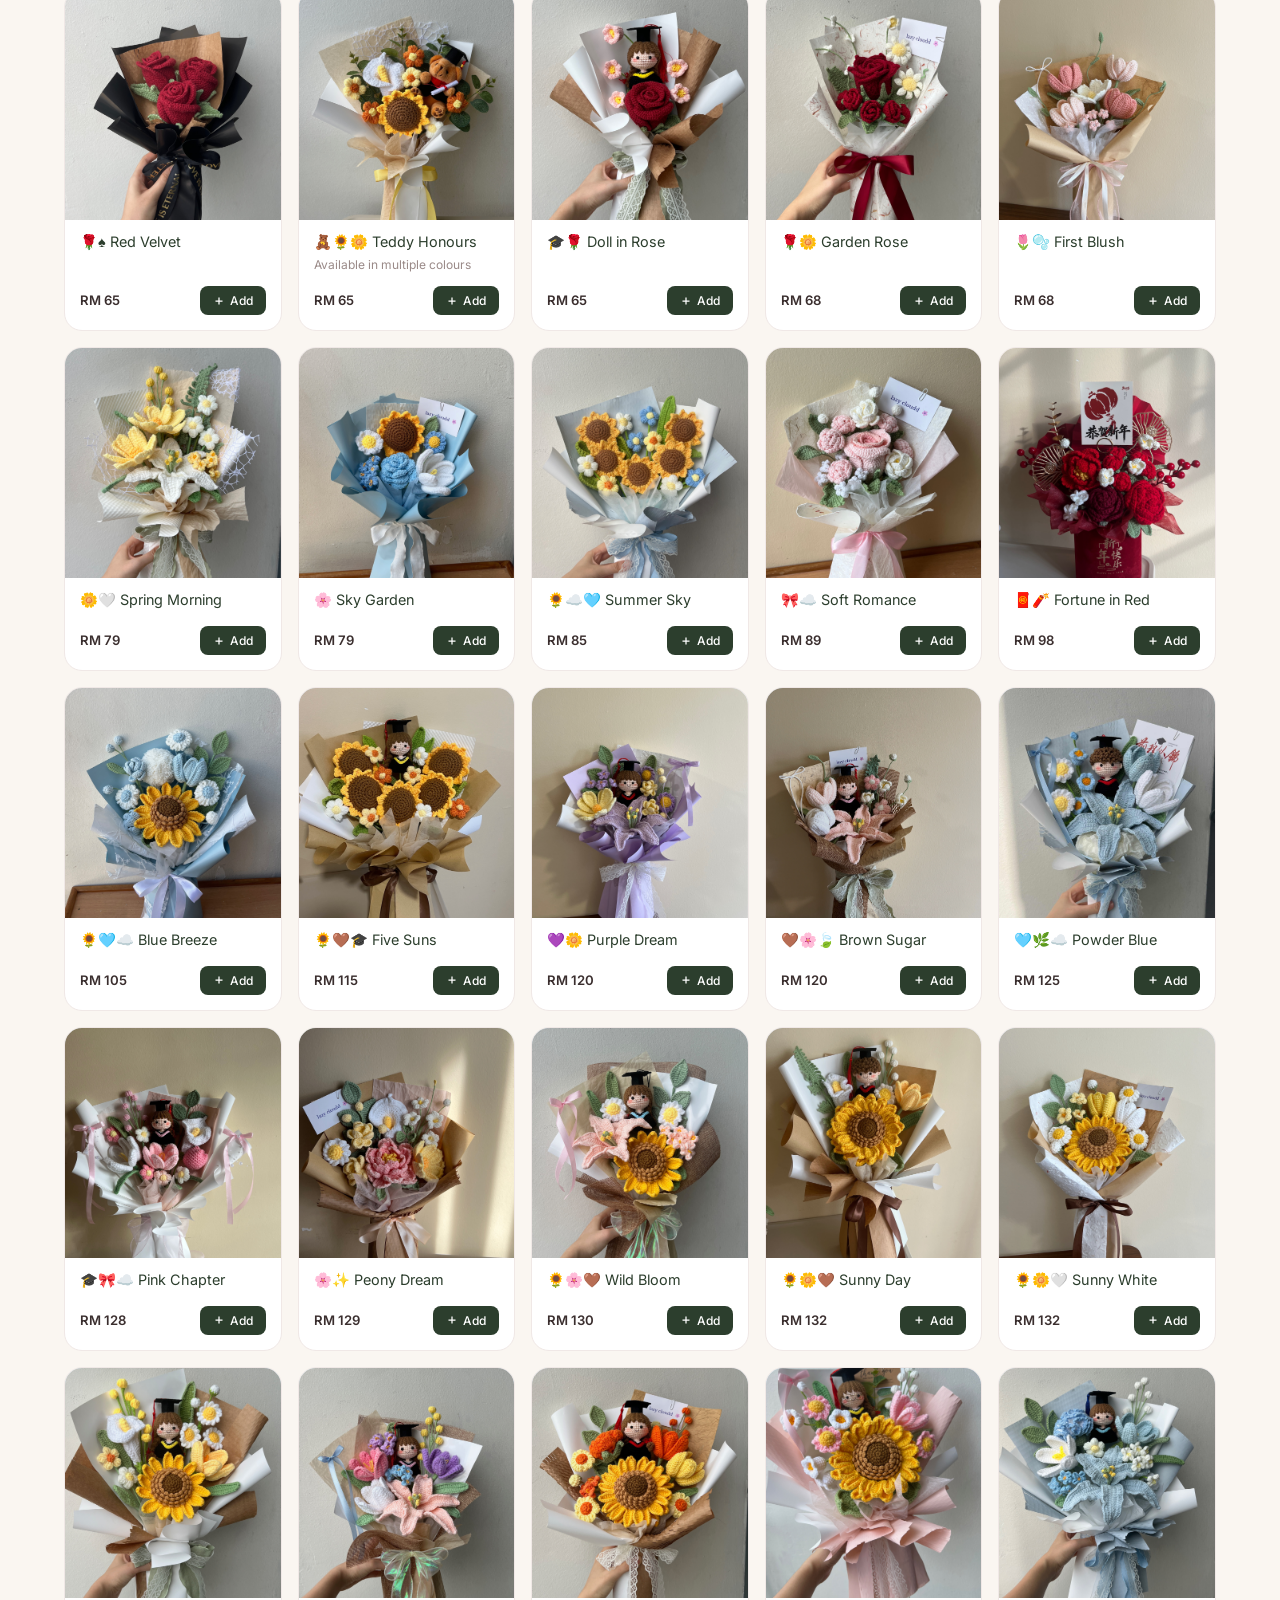
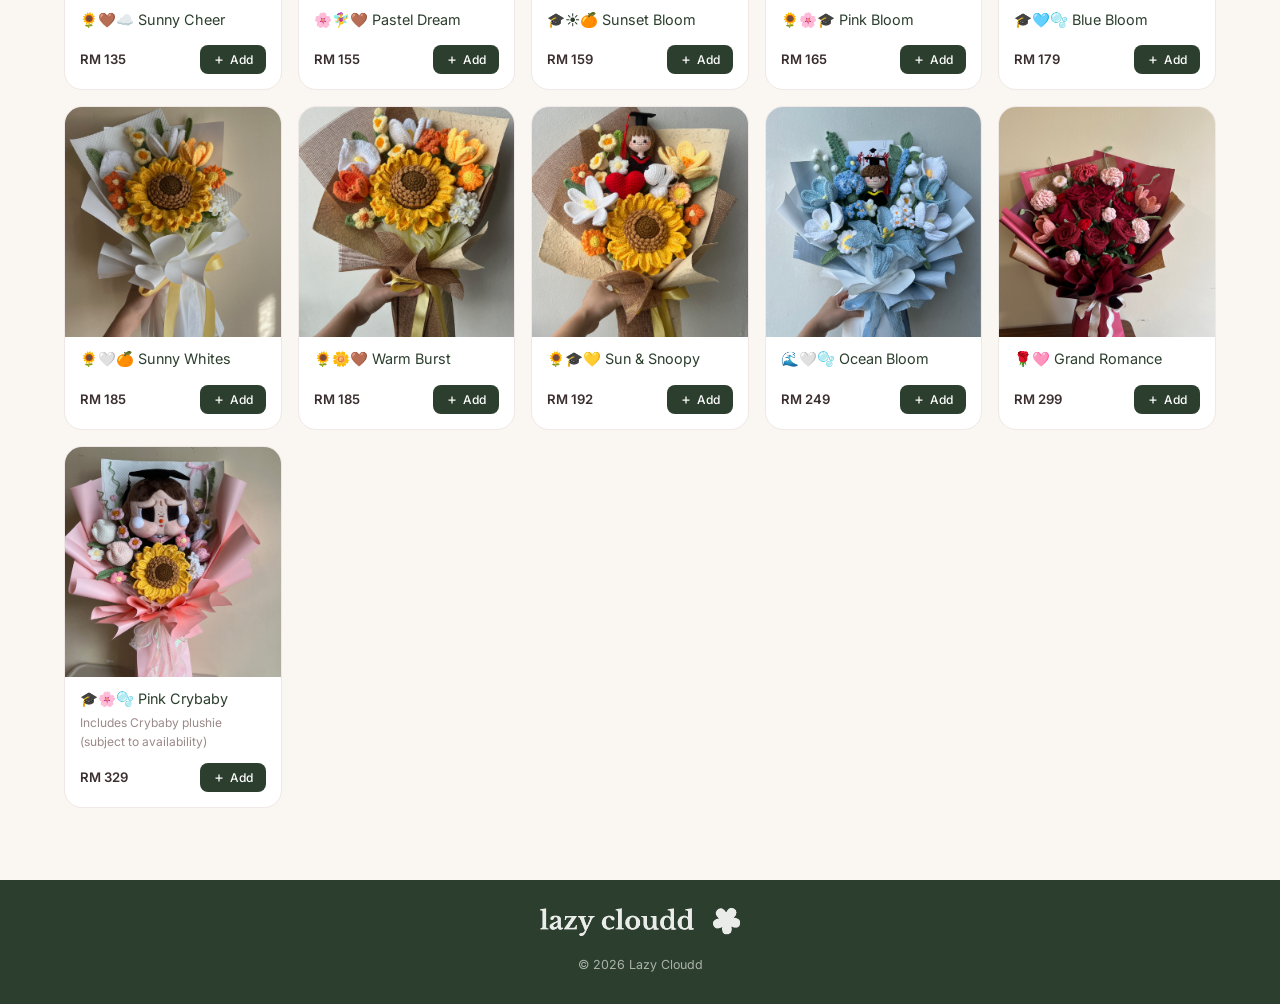
==== commit 50c2ed39: "footer" ====
--- a/collection.html
+++ b/collection.html
@@ -3,7 +3,7 @@
 
 <head>
   <meta charset="UTF-8" />
-  <meta name="viewport" content="width=device-width, initial-scale=1.0" />
+  <meta name="viewport" content="width=device-width, initial-scale=1.0, viewport-fit=cover" />
   <title>Lazy Cloudd</title>
   <link
     href="https://fonts.googleapis.com/css2?family=Playfair+Display:ital,wght@0,400;0,600;1,400&family=Inter:wght@300;400;500;600&display=swap"
--- a/assets/styles.css
+++ b/assets/styles.css
@@ -12,10 +12,11 @@
   --text: #3A2E2E; --muted: #9A8A88; --white: #FFFFFF;
 }
 
-html { scroll-behavior: smooth; }
+html { scroll-behavior: smooth; overscroll-behavior-y: none; }
 body {
   font-family: 'Inter', sans-serif; background: var(--cream); color: var(--text); line-height: 1.6;
   display: flex; flex-direction: column; min-height: 100vh; min-height: 100dvh;
+  overscroll-behavior-y: none;
 }
 
 /* ── Nav ───────────────────────────────────────────────────────────────── */
@@ -172,7 +173,7 @@
 /* ── Footer ────────────────────────────────────────────────────────────── */
 footer {
   background: var(--purple); color: rgba(255,255,255,0.6);
-  text-align: center; padding: 28px clamp(16px,5vw,80px);
+  text-align: center; padding: 28px clamp(16px,5vw,80px) max(28px, calc(28px + env(safe-area-inset-bottom)));
   font-size: 0.78rem; line-height: 1.8;
   margin-top: auto;
 }
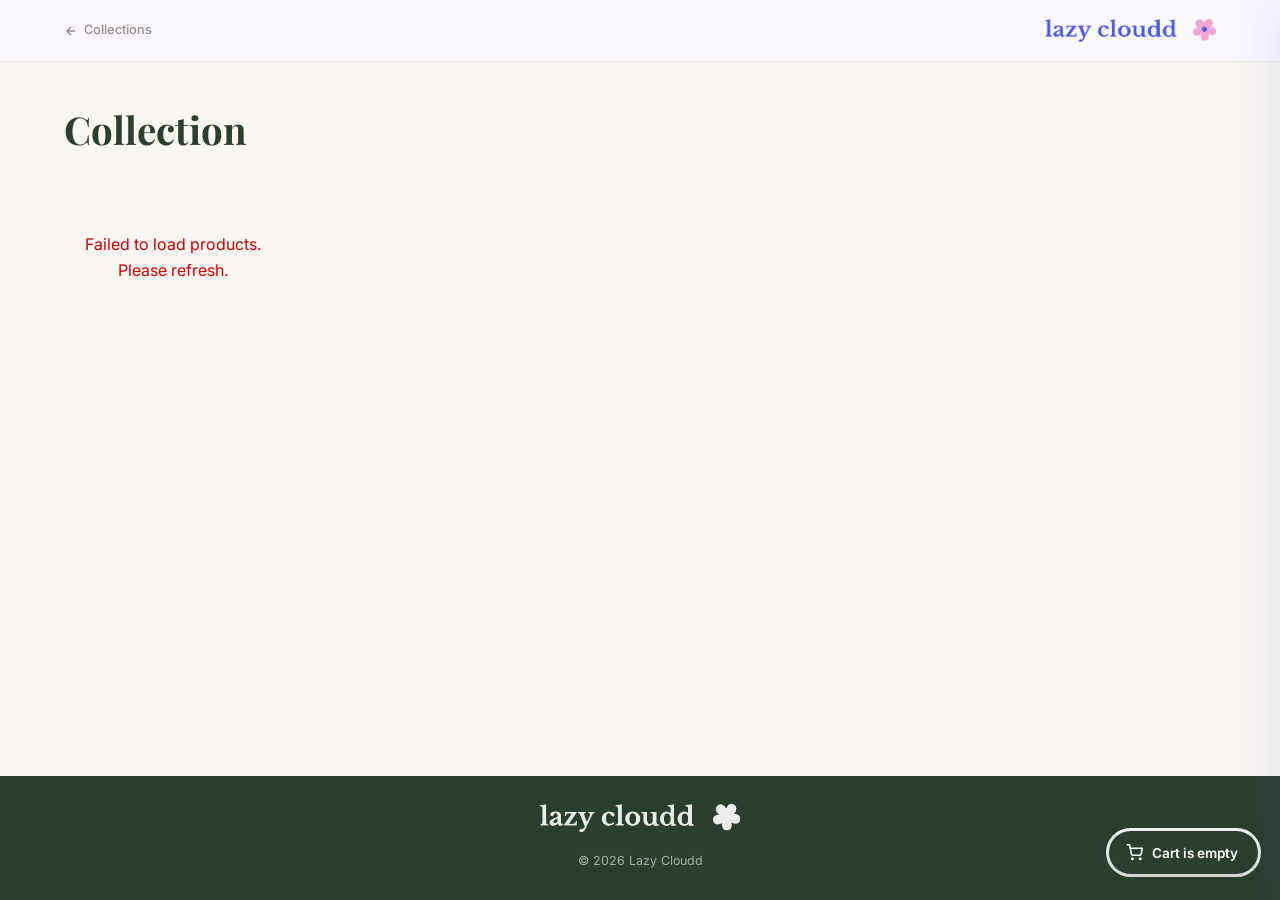
==== commit 60c096f0: "Migrate products to Supabase All product data now loads from Supabase instead of the static products" ====
--- a/collection.html
+++ b/collection.html
@@ -185,6 +185,7 @@
 
   <footer id="site-footer"></footer>
 
+  <script src="assets/supabase.js"></script>
   <script src="products.js"></script>
   <script src="assets/components.js"></script>
   <script>
@@ -204,6 +205,7 @@
 
     function renderGrid() {
       const grid = document.getElementById('productGrid');
+      grid.innerHTML = '';
       const inCat = p => Array.isArray(p.collection) ? p.collection.includes(catId) : p.collection === catId;
       const items = (catId ? PRODUCTS.filter(inCat) : PRODUCTS).sort((a, b) => a.price - b.price);
       if (items.length === 0) {
@@ -213,16 +215,17 @@
       items.forEach(p => {
         const card = document.createElement('div'); card.className = 'product-card';
         const bg = BG[Array.isArray(p.collection) ? p.collection[0] : p.collection] || '#ede8ff';
+        const firstImg = Array.isArray(p.img) ? p.img[0] : p.img;
         card.innerHTML = `
           <div class="card-img" style="background:${bg}">
             ${p.img ? (Array.isArray(p.img) && p.img.length > 1
-            ? `<div class="img-track">${p.img.map(s => `<div class="img-slide"><img src="${IMG_BASE}${s}" alt="${p.name}" /></div>`).join('')}</div>`
-            : `<img src="${IMG_BASE}${Array.isArray(p.img) ? p.img[0] : p.img}" alt="${p.name}" />`) : `<span class="card-img-emoji">${p.emoji}</span>`}
+            ? `<div class="img-track">${p.img.map(s => `<div class="img-slide"><img src="${imgSrc(s)}" alt="${p.name}" /></div>`).join('')}</div>`
+            : `<img src="${imgSrc(firstImg)}" alt="${p.name}" />`) : ''}
             ${p.badge ? `<span class="card-badge ${BADGE_CLASS[p.badge]}">${BADGE_LABEL[p.badge]}</span>` : ''}
           </div>
           <div class="card-body">
             <p class="card-name">${p.name}</p>
-            <p class="card-desc">${p.desc}</p>
+            <p class="card-desc">${p.desc || ''}</p>
             <div class="card-footer">
               <div class="card-price">RM ${p.price}</div>
               <button class="add-btn" data-id="${p.id}">
@@ -240,8 +243,17 @@
       );
     }
 
-    renderGrid();
-    LC.initCarousels();
+    document.getElementById('productGrid').innerHTML =
+      '<p style="text-align:center;padding:60px 0;color:#aaa;">Loading...</p>';
+
+    sbGetProducts().then(data => {
+      PRODUCTS = data;
+      renderGrid();
+      LC.initCarousels();
+    }).catch(() => {
+      document.getElementById('productGrid').innerHTML =
+        '<p style="text-align:center;padding:60px 0;color:#c00;">Failed to load products. Please refresh.</p>';
+    });
   </script>
 </body>
 
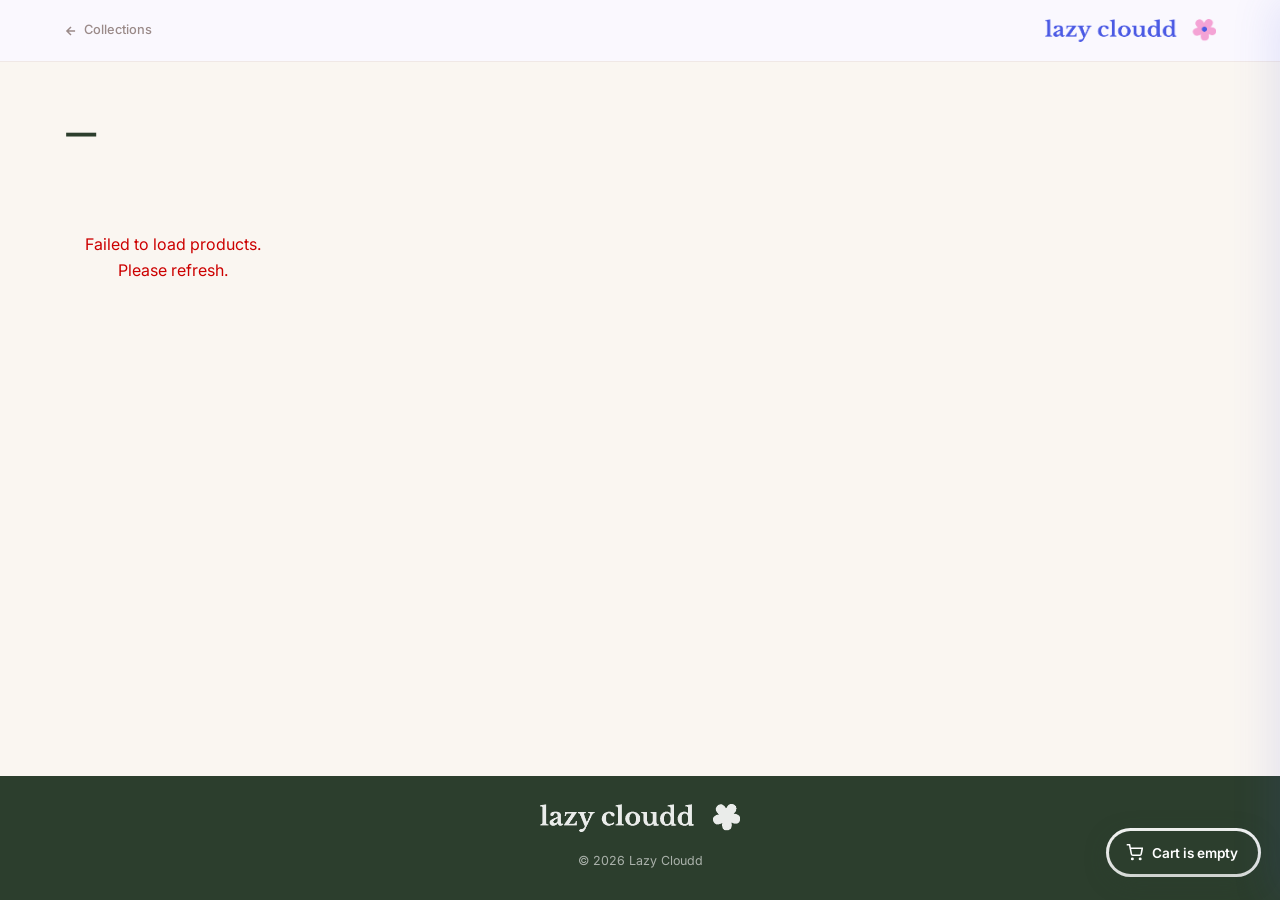
==== commit 8ba100de: "Move collections into Supabase with admin CRUD UI Collections (tabs, colors) were hardcoded in produ" ====
--- a/collection.html
+++ b/collection.html
@@ -194,14 +194,6 @@
     LC.initCart({ emptyMsg: 'No items yet' });
 
     const catId = new URLSearchParams(window.location.search).get('cat') || '';
-    const catTab = TABS.find(t => t.id === catId);
-
-    if (catTab) {
-      document.title = `${catTab.label} — Lazy Cloudd`;
-      document.getElementById('pageTitle').textContent = catTab.label;
-    } else {
-      document.getElementById('pageTitle').textContent = 'Collection';
-    }
 
     function renderGrid() {
       const grid = document.getElementById('productGrid');
@@ -246,8 +238,19 @@
     document.getElementById('productGrid').innerHTML =
       '<p style="text-align:center;padding:60px 0;color:#aaa;">Loading...</p>';
 
-    sbGetProducts().then(data => {
-      PRODUCTS = data;
+    Promise.all([sbGetCollections(), sbGetProducts()]).then(([cols, prods]) => {
+      TABS = cols;
+      BG = Object.fromEntries(cols.map(c => [c.id, c.bg]));
+      PRODUCTS = prods;
+
+      const catTab = TABS.find(t => t.id === catId);
+      if (catTab) {
+        document.title = `${catTab.label} — Lazy Cloudd`;
+        document.getElementById('pageTitle').textContent = catTab.label;
+      } else {
+        document.getElementById('pageTitle').textContent = 'Collection';
+      }
+
       renderGrid();
       LC.initCarousels();
     }).catch(() => {
